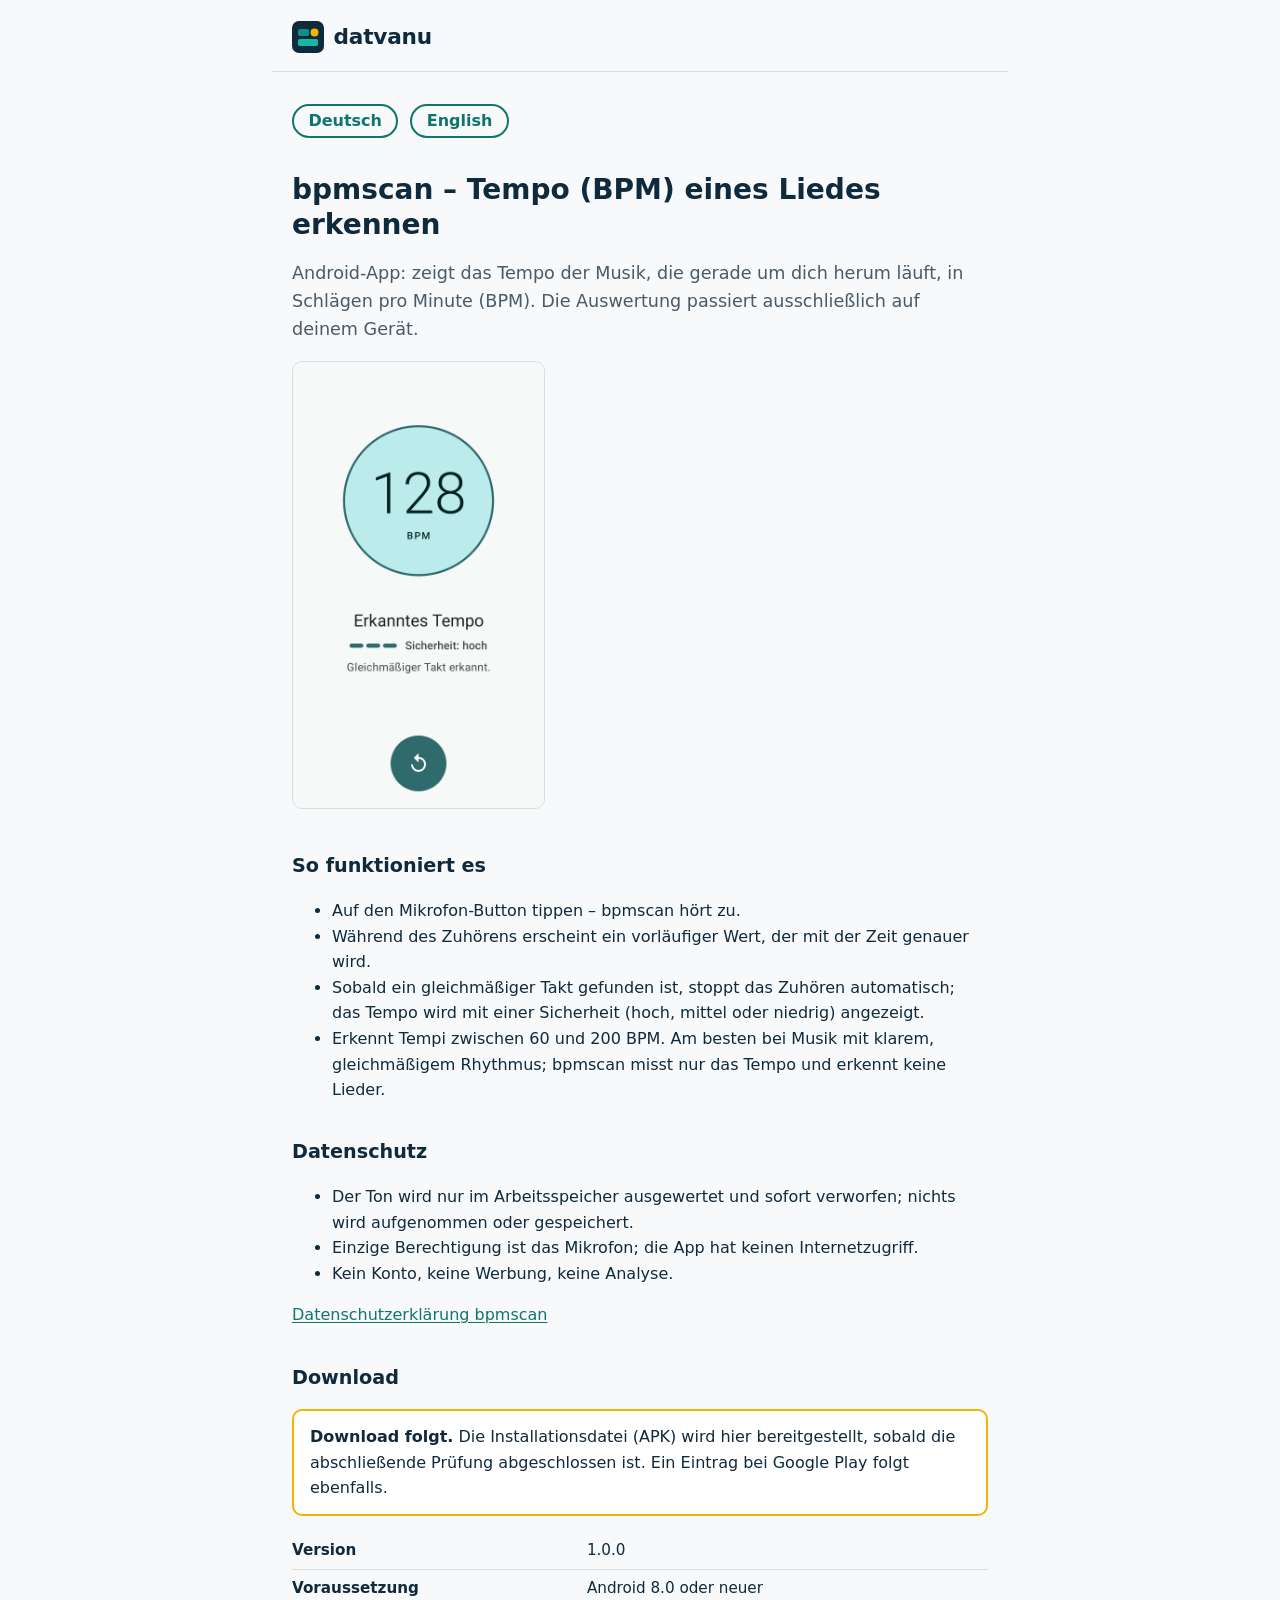
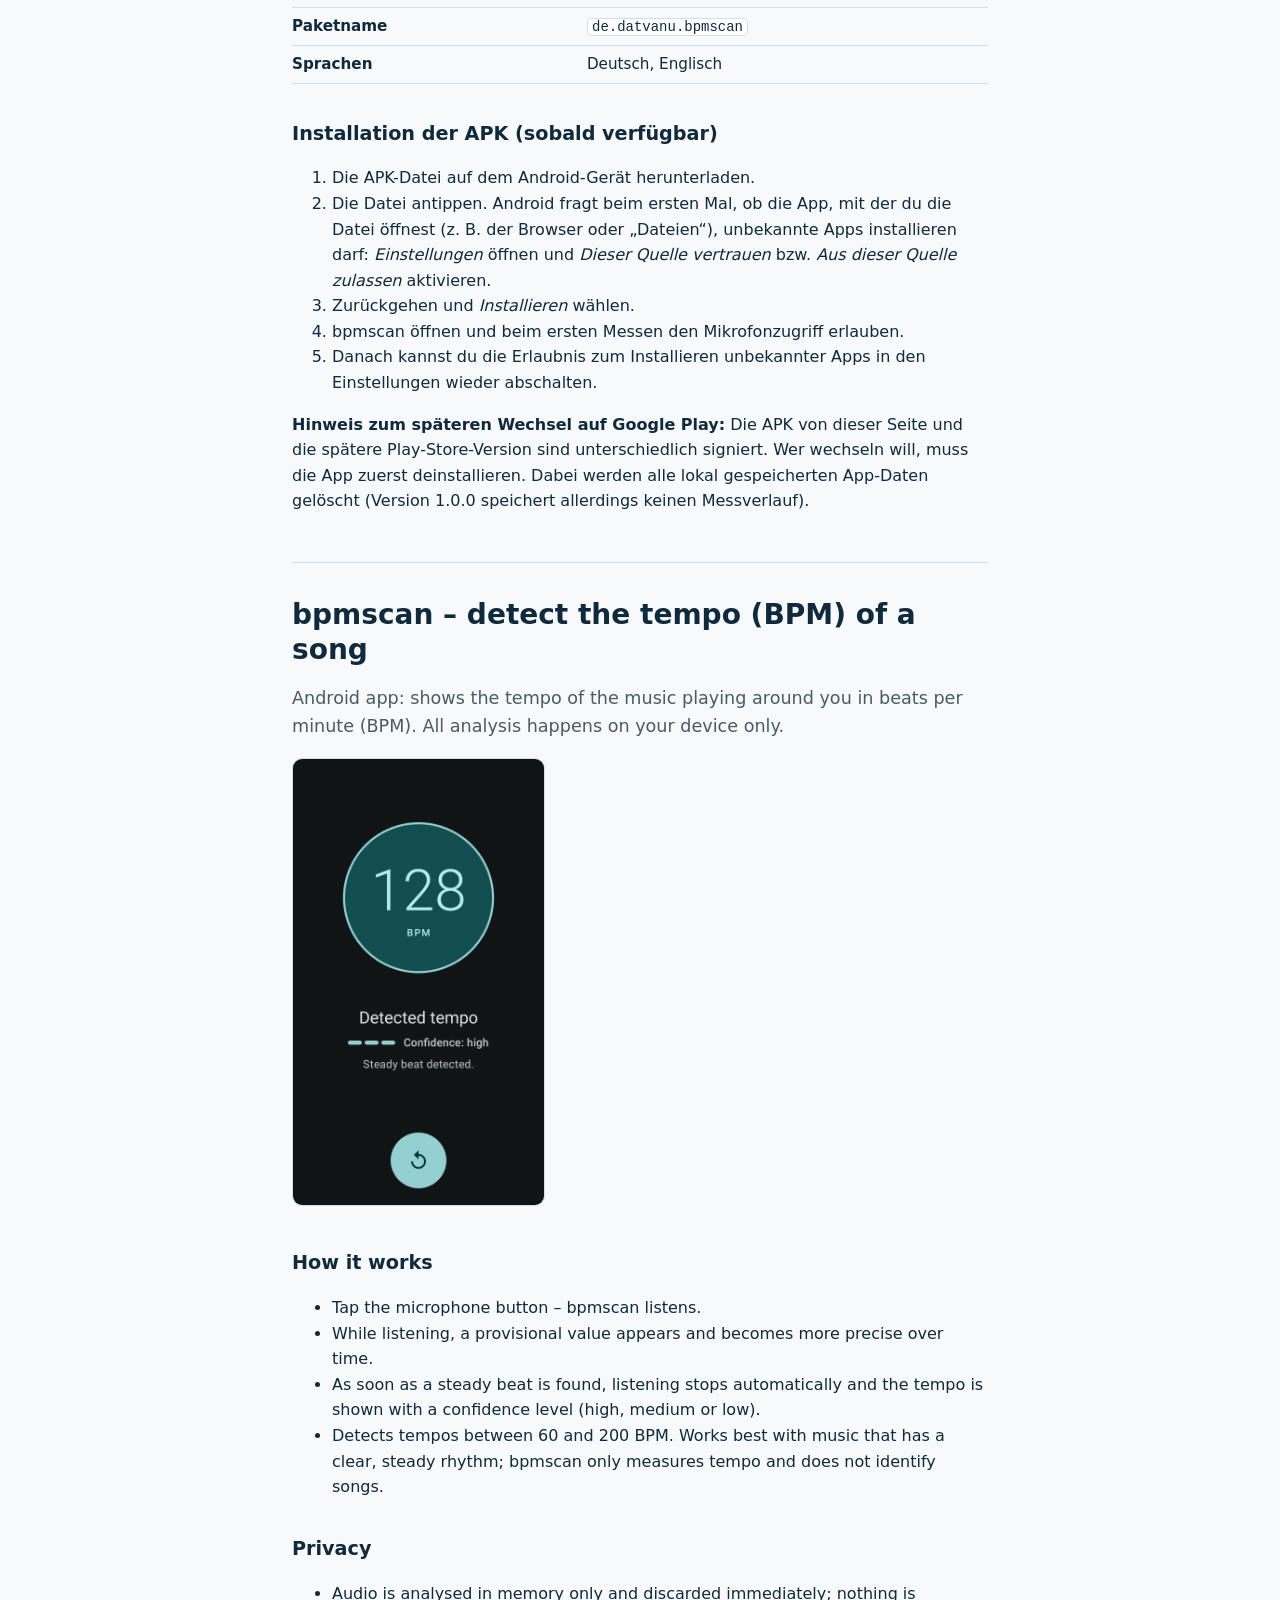
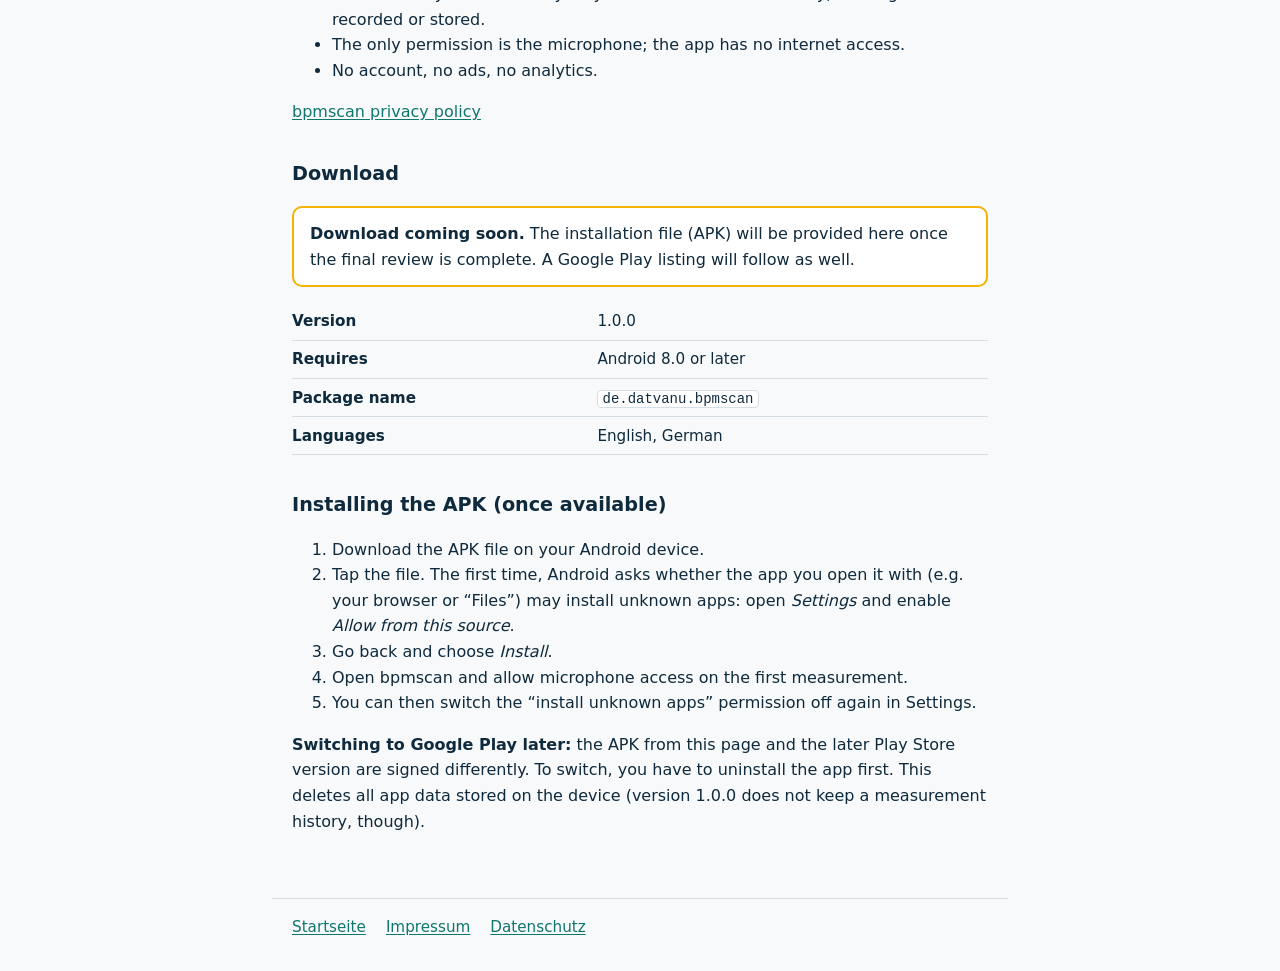
==== bpmscan/index.html @ a0a79923 "Produktseiten DE/EN, QR-Werkzeug /qr-serie/, LinkClean-ZIP (Quelle site-datvanu 43d7257)" ====
<!doctype html>
<html lang="de">
<head>
<meta charset="utf-8">
<meta name="viewport" content="width=device-width,initial-scale=1">
<title>bpmscan – Tempo (BPM) per Mikrofon erkennen</title>
<meta name="description" content="bpmscan: Android-App, die das Tempo (BPM) eines Liedes per Mikrofon erkennt – nur auf dem Gerät.">
<meta name="color-scheme" content="light dark">
<link rel="icon" href="../img/mark.svg" type="image/svg+xml">
<link rel="stylesheet" href="../style.css">
</head>
<body>
<a class="skip" href="#inhalt">Zum Inhalt springen</a>
<header class="site-header"><a class="brand" href="../"><img src="../img/mark.svg" alt="" width="32" height="32">datvanu</a></header>
<main id="inhalt" class="doc">
<nav><a href="#de" hreflang="de">Deutsch</a><a href="#en" hreflang="en">English</a></nav>
<section id="de" lang="de">
<h1>bpmscan – Tempo (BPM) eines Liedes erkennen</h1>
<p class="lead">Android-App: zeigt das Tempo der Musik, die gerade um dich herum läuft, in Schlägen pro Minute (BPM). Die Auswertung passiert ausschließlich auf deinem Gerät.</p>
<p class="shot"><img src="img/bpmscan-de.png" alt="bpmscan zeigt als Ergebnis 128 BPM mit hoher Sicherheit" width="1080" height="1920" loading="lazy"></p>
<h2>So funktioniert es</h2>
<ul><li>Auf den Mikrofon-Button tippen – bpmscan hört zu.</li><li>Während des Zuhörens erscheint ein vorläufiger Wert, der mit der Zeit genauer wird.</li><li>Sobald ein gleichmäßiger Takt gefunden ist, stoppt das Zuhören automatisch; das Tempo wird mit einer Sicherheit (hoch, mittel oder niedrig) angezeigt.</li><li>Erkennt Tempi zwischen 60 und 200 BPM. Am besten bei Musik mit klarem, gleichmäßigem Rhythmus; bpmscan misst nur das Tempo und erkennt keine Lieder.</li></ul>
<h2>Datenschutz</h2>
<ul><li>Der Ton wird nur im Arbeitsspeicher ausgewertet und sofort verworfen; nichts wird aufgenommen oder gespeichert.</li><li>Einzige Berechtigung ist das Mikrofon; die App hat keinen Internetzugriff.</li><li>Kein Konto, keine Werbung, keine Analyse.</li></ul>
<p><a href="datenschutz/">Datenschutzerklärung bpmscan</a></p>
<h2 id="download">Download</h2>
<p class="notice"><strong>Download folgt.</strong> Die Installationsdatei (APK) wird hier bereitgestellt, sobald die abschließende Prüfung abgeschlossen ist. Ein Eintrag bei Google Play folgt ebenfalls.</p>
<table><tr><th>Version</th><td>1.0.0</td></tr><tr><th>Voraussetzung</th><td>Android 8.0 oder neuer</td></tr><tr><th>Paketname</th><td><code>de.datvanu.bpmscan</code></td></tr><tr><th>Sprachen</th><td>Deutsch, Englisch</td></tr></table>
<h2>Installation der APK (sobald verfügbar)</h2>
<ol><li>Die APK-Datei auf dem Android-Gerät herunterladen.</li><li>Die Datei antippen. Android fragt beim ersten Mal, ob die App, mit der du die Datei öffnest (z. B. der Browser oder „Dateien“), unbekannte Apps installieren darf: <em>Einstellungen</em> öffnen und <em>Dieser Quelle vertrauen</em> bzw. <em>Aus dieser Quelle zulassen</em> aktivieren.</li><li>Zurückgehen und <em>Installieren</em> wählen.</li><li>bpmscan öffnen und beim ersten Messen den Mikrofonzugriff erlauben.</li><li>Danach kannst du die Erlaubnis zum Installieren unbekannter Apps in den Einstellungen wieder abschalten.</li></ol>
<p><strong>Hinweis zum späteren Wechsel auf Google Play:</strong> Die APK von dieser Seite und die spätere Play-Store-Version sind unterschiedlich signiert. Wer wechseln will, muss die App zuerst deinstallieren. Dabei werden alle lokal gespeicherten App-Daten gelöscht (Version 1.0.0 speichert allerdings keinen Messverlauf).</p>
</section>
<section id="en" lang="en">
<h1>bpmscan – detect the tempo (BPM) of a song</h1>
<p class="lead">Android app: shows the tempo of the music playing around you in beats per minute (BPM). All analysis happens on your device only.</p>
<p class="shot"><img src="img/bpmscan-en.png" alt="bpmscan showing a result of 128 BPM in dark mode" width="1080" height="1920" loading="lazy"></p>
<h2>How it works</h2>
<ul><li>Tap the microphone button – bpmscan listens.</li><li>While listening, a provisional value appears and becomes more precise over time.</li><li>As soon as a steady beat is found, listening stops automatically and the tempo is shown with a confidence level (high, medium or low).</li><li>Detects tempos between 60 and 200 BPM. Works best with music that has a clear, steady rhythm; bpmscan only measures tempo and does not identify songs.</li></ul>
<h2>Privacy</h2>
<ul><li>Audio is analysed in memory only and discarded immediately; nothing is recorded or stored.</li><li>The only permission is the microphone; the app has no internet access.</li><li>No account, no ads, no analytics.</li></ul>
<p><a href="datenschutz/#en" hreflang="en">bpmscan privacy policy</a></p>
<h2>Download</h2>
<p class="notice"><strong>Download coming soon.</strong> The installation file (APK) will be provided here once the final review is complete. A Google Play listing will follow as well.</p>
<table><tr><th>Version</th><td>1.0.0</td></tr><tr><th>Requires</th><td>Android 8.0 or later</td></tr><tr><th>Package name</th><td><code>de.datvanu.bpmscan</code></td></tr><tr><th>Languages</th><td>English, German</td></tr></table>
<h2>Installing the APK (once available)</h2>
<ol><li>Download the APK file on your Android device.</li><li>Tap the file. The first time, Android asks whether the app you open it with (e.g. your browser or “Files”) may install unknown apps: open <em>Settings</em> and enable <em>Allow from this source</em>.</li><li>Go back and choose <em>Install</em>.</li><li>Open bpmscan and allow microphone access on the first measurement.</li><li>You can then switch the “install unknown apps” permission off again in Settings.</li></ol>
<p><strong>Switching to Google Play later:</strong> the APK from this page and the later Play Store version are signed differently. To switch, you have to uninstall the app first. This deletes all app data stored on the device (version 1.0.0 does not keep a measurement history, though).</p>
</section>
</main>
<footer class="site-footer"><nav aria-label="Rechtliches"><ul><li><a href="../">Startseite</a></li><li><a href="../impressum/">Impressum</a></li><li><a href="../datenschutz/">Datenschutz</a></li></ul></nav></footer>
</body>
</html>
---- style.css ----
/* datvanu – site styles. Light/Dark via prefers-color-scheme, WCAG-AA contrast, visible focus. */
:root{color-scheme:light dark;--bg:#F7F9FA;--fg:#0F2A3D;--muted:#4A5A67;--line:#D5DEE5;--link:#0F766E;--card:#FFFFFF;--mark:#FFE08A;--mark-fg:#0F2A3D;--focus:#F5B301}
@media (prefers-color-scheme:dark){:root{--bg:#0B1F2D;--fg:#F7F9FA;--muted:#B8C7D3;--line:#24445A;--link:#5EEAD4;--card:#12293A;--mark:#FFE08A;--mark-fg:#0F2A3D}}
*{box-sizing:border-box}
html{font-size:100%}
body{margin:0;background:var(--bg);color:var(--fg);font:1rem/1.6 Inter,system-ui,-apple-system,"Segoe UI",Roboto,sans-serif}
a{color:var(--link);text-underline-offset:.15em}
a:focus-visible,button:focus-visible{outline:3px solid var(--focus);outline-offset:2px;border-radius:4px}
.skip{position:absolute;left:-999px;top:0;background:var(--card);color:var(--fg);padding:8px 12px;z-index:10}
.skip:focus{left:8px;top:8px}
.site-header,.site-footer,main{max-width:46rem;margin:0 auto;padding:0 1.25rem}
.site-header{display:flex;align-items:center;justify-content:space-between;padding-top:1.25rem;padding-bottom:1rem;border-bottom:1px solid var(--line)}
.brand{display:inline-flex;align-items:center;gap:.6rem;color:var(--fg);font-weight:700;font-size:1.35rem;text-decoration:none;letter-spacing:-.01em}
.brand img{width:2rem;height:2rem}
main{padding-top:1.5rem;padding-bottom:3rem}
h1{font-size:1.75rem;line-height:1.25;margin:1.2em 0 .6em}
h2{font-size:1.2rem;margin-top:1.8em}
p,li{max-width:70ch}
code{background:var(--card);border:1px solid var(--line);padding:0 .3em;border-radius:4px;font-size:.92em}
mark{background:var(--mark);color:var(--mark-fg);padding:0 .2em}
.lead{font-size:1.1rem;color:var(--muted)}
.products{list-style:none;padding:0;display:grid;gap:1rem}
.products li{background:var(--card);border:1px solid var(--line);border-radius:12px;padding:1rem 1.2rem}
.products h3{margin:0 0 .25rem;font-size:1.15rem}
.products p{margin:.25rem 0}
.tag{display:inline-block;font-size:.85rem;color:var(--muted);border:1px solid var(--line);border-radius:999px;padding:0 .6em}
.notice{border:2px solid var(--focus);background:var(--card);border-radius:10px;padding:.8rem 1rem}
/* imported legal documents keep their own markup; only styled here */
.doc nav{display:flex;gap:.75rem;flex-wrap:wrap;margin:.5rem 0 0}
.doc nav a{font-weight:600;text-decoration:none;border:2px solid var(--link);border-radius:999px;padding:.15rem .9rem}
.doc section+section{border-top:1px solid var(--line);margin-top:3rem}
.doc footer{color:var(--muted);font-size:.9rem;margin-top:3rem}
.doc table{border-collapse:collapse;width:100%;font-size:.95rem;margin:.75rem 0}
.doc th,.doc td{text-align:left;vertical-align:top;border-bottom:1px solid var(--line);padding:.4rem .6rem .4rem 0}
.site-footer{border-top:1px solid var(--line);padding-top:1rem;padding-bottom:2rem;color:var(--muted);font-size:.95rem}
.site-footer ul{list-style:none;padding:0;margin:0;display:flex;gap:1.25rem;flex-wrap:wrap}
@media (prefers-reduced-motion:reduce){*{scroll-behavior:auto!important}}
/* product pages */
.products h3 a{color:var(--fg)}
.shot img{max-width:100%;height:auto;max-height:28rem;width:auto;border:1px solid var(--line);border-radius:10px}
.hash{word-break:break-all}
.notice+.lead{margin-top:1rem}
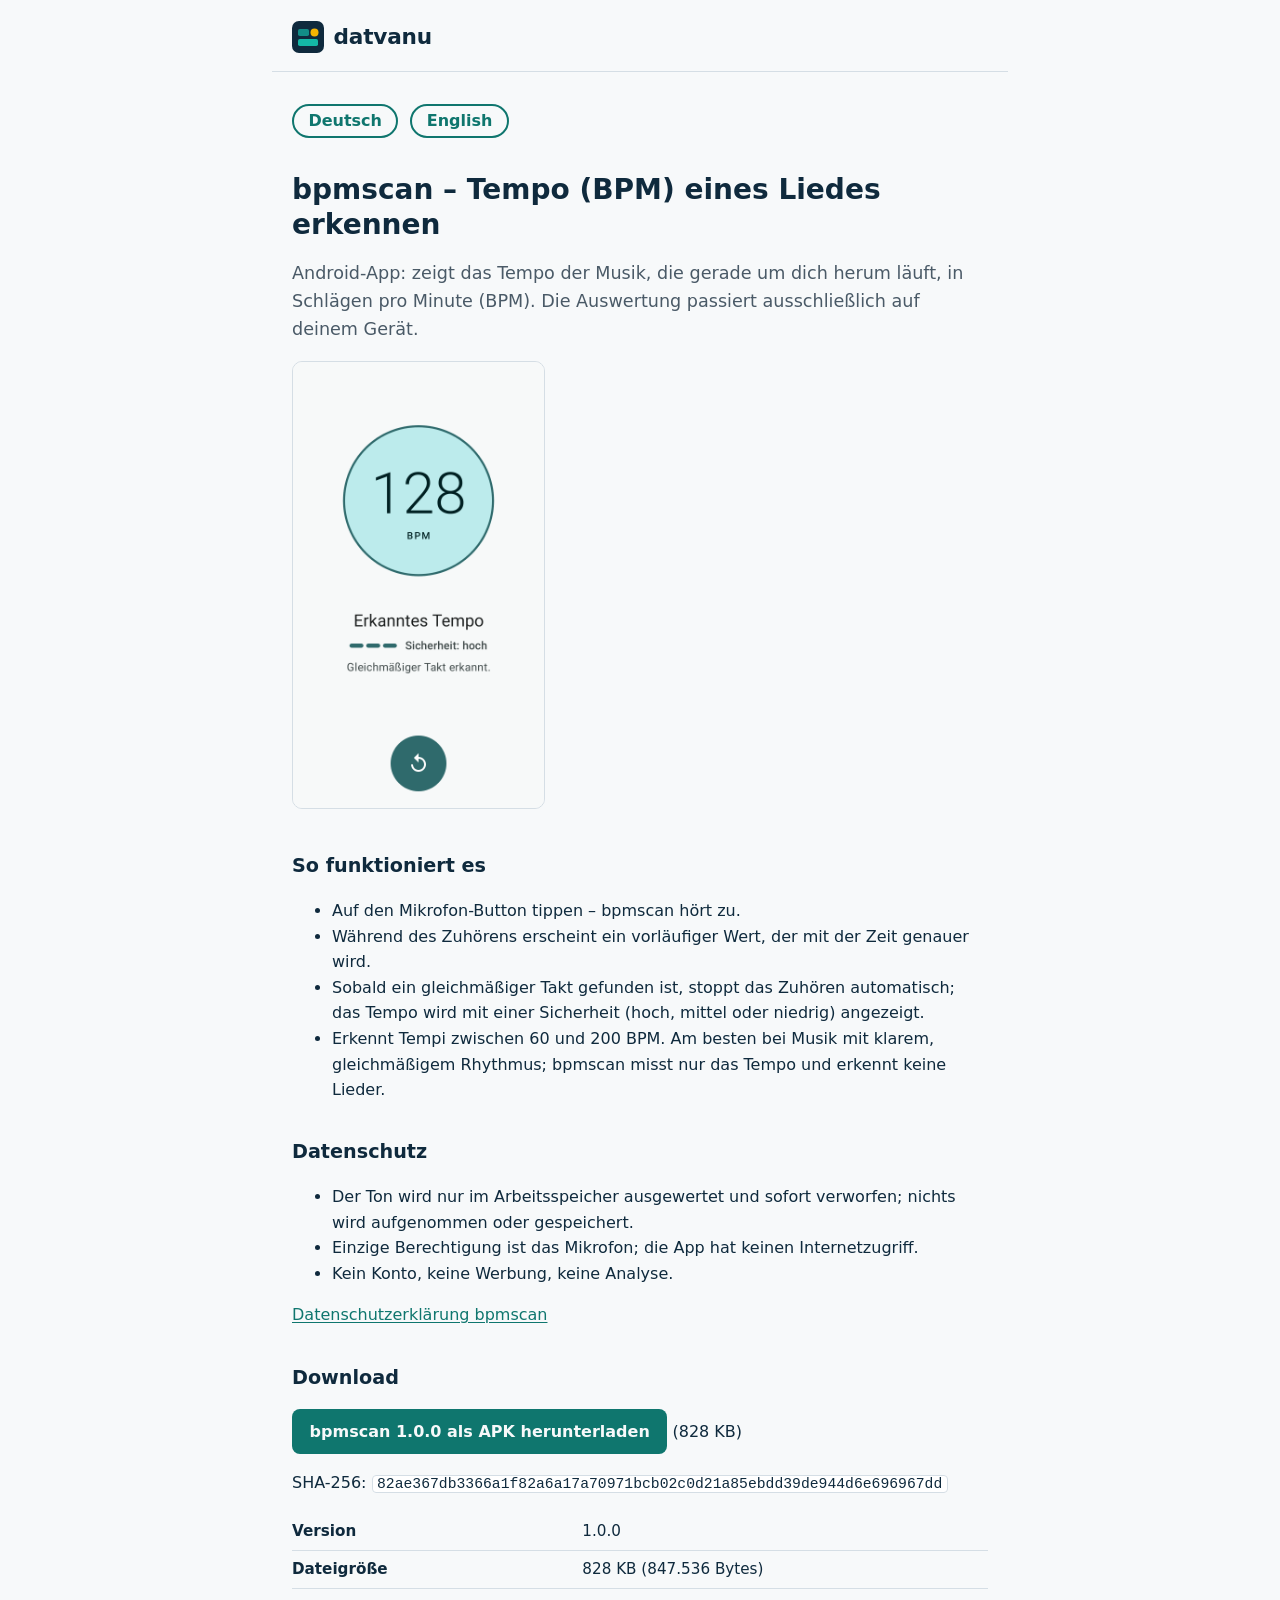
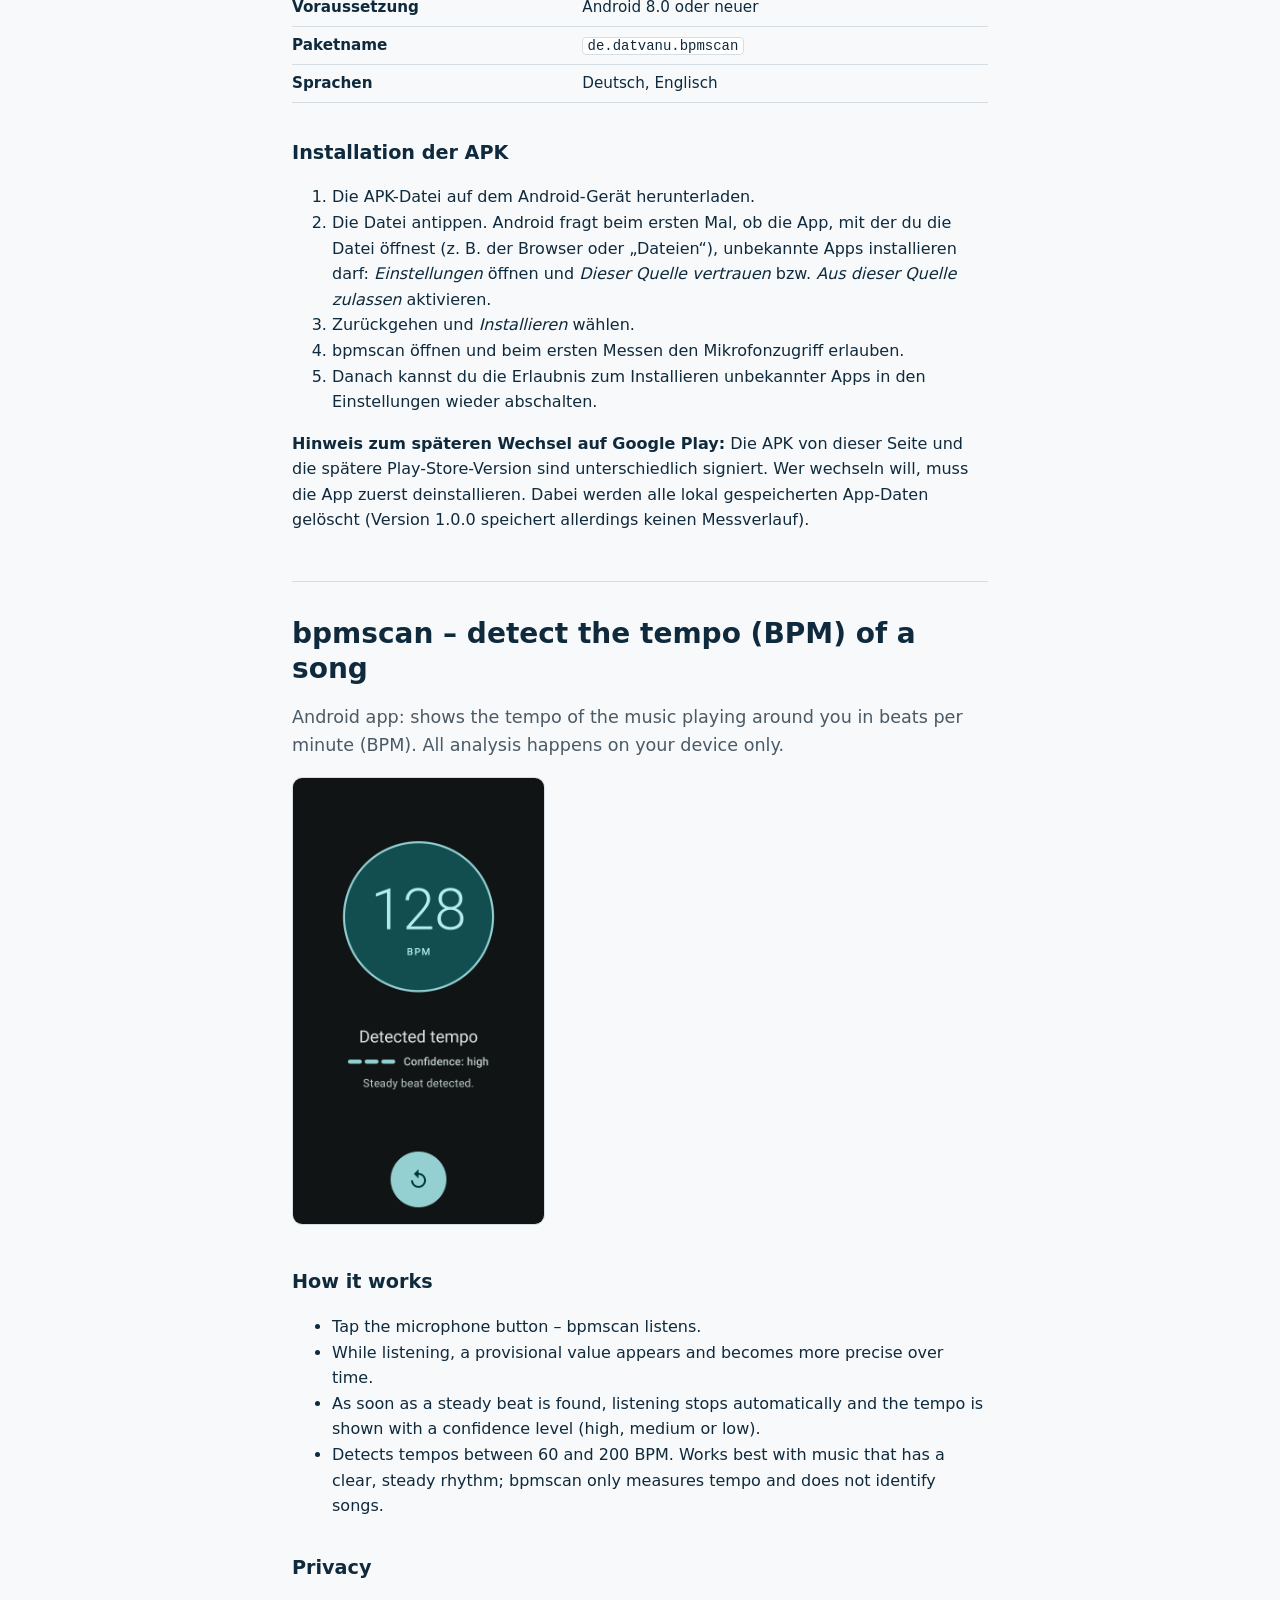
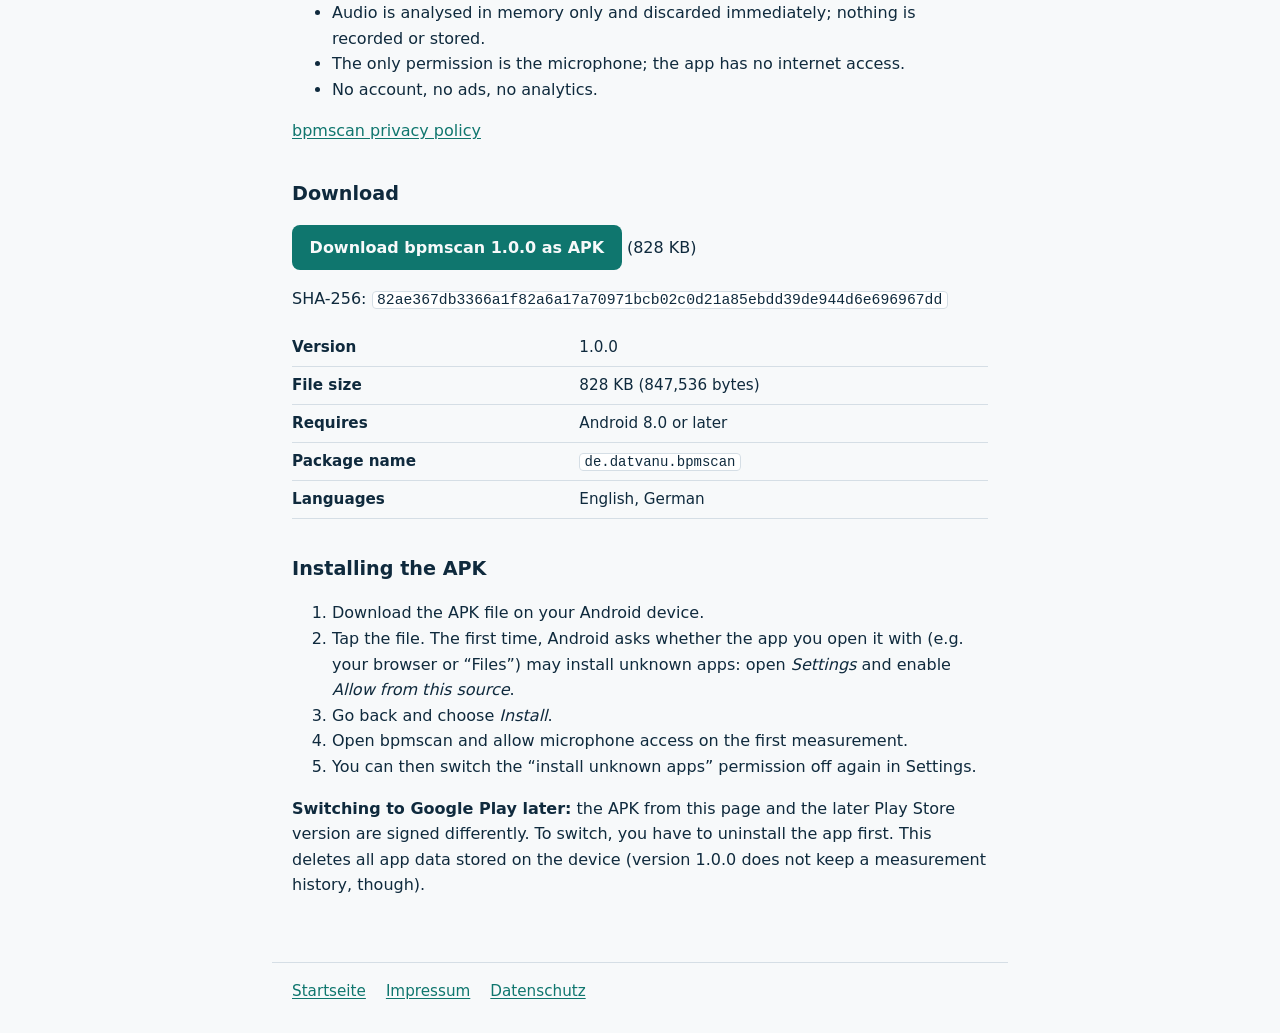
==== commit c73b77ea: "bpmscan APK 1.0.0 zum Download (Quelle site-datvanu 9764758)" ====
--- a/bpmscan/index.html
+++ b/bpmscan/index.html
@@ -24,9 +24,10 @@
 <ul><li>Der Ton wird nur im Arbeitsspeicher ausgewertet und sofort verworfen; nichts wird aufgenommen oder gespeichert.</li><li>Einzige Berechtigung ist das Mikrofon; die App hat keinen Internetzugriff.</li><li>Kein Konto, keine Werbung, keine Analyse.</li></ul>
 <p><a href="datenschutz/">Datenschutzerklärung bpmscan</a></p>
 <h2 id="download">Download</h2>
-<p class="notice"><strong>Download folgt.</strong> Die Installationsdatei (APK) wird hier bereitgestellt, sobald die abschließende Prüfung abgeschlossen ist. Ein Eintrag bei Google Play folgt ebenfalls.</p>
-<table><tr><th>Version</th><td>1.0.0</td></tr><tr><th>Voraussetzung</th><td>Android 8.0 oder neuer</td></tr><tr><th>Paketname</th><td><code>de.datvanu.bpmscan</code></td></tr><tr><th>Sprachen</th><td>Deutsch, Englisch</td></tr></table>
-<h2>Installation der APK (sobald verfügbar)</h2>
+<p><a class="button" href="bpmscan-1.0.0.apk" download type="application/vnd.android.package-archive">bpmscan 1.0.0 als APK herunterladen</a> (828 KB)</p>
+<p>SHA-256: <code class="hash">82ae367db3366a1f82a6a17a70971bcb02c0d21a85ebdd39de944d6e696967dd</code></p>
+<table><tr><th>Version</th><td>1.0.0</td></tr><tr><th>Dateigröße</th><td>828 KB (847.536 Bytes)</td></tr><tr><th>Voraussetzung</th><td>Android 8.0 oder neuer</td></tr><tr><th>Paketname</th><td><code>de.datvanu.bpmscan</code></td></tr><tr><th>Sprachen</th><td>Deutsch, Englisch</td></tr></table>
+<h2>Installation der APK</h2>
 <ol><li>Die APK-Datei auf dem Android-Gerät herunterladen.</li><li>Die Datei antippen. Android fragt beim ersten Mal, ob die App, mit der du die Datei öffnest (z. B. der Browser oder „Dateien“), unbekannte Apps installieren darf: <em>Einstellungen</em> öffnen und <em>Dieser Quelle vertrauen</em> bzw. <em>Aus dieser Quelle zulassen</em> aktivieren.</li><li>Zurückgehen und <em>Installieren</em> wählen.</li><li>bpmscan öffnen und beim ersten Messen den Mikrofonzugriff erlauben.</li><li>Danach kannst du die Erlaubnis zum Installieren unbekannter Apps in den Einstellungen wieder abschalten.</li></ol>
 <p><strong>Hinweis zum späteren Wechsel auf Google Play:</strong> Die APK von dieser Seite und die spätere Play-Store-Version sind unterschiedlich signiert. Wer wechseln will, muss die App zuerst deinstallieren. Dabei werden alle lokal gespeicherten App-Daten gelöscht (Version 1.0.0 speichert allerdings keinen Messverlauf).</p>
 </section>
@@ -40,9 +41,10 @@
 <ul><li>Audio is analysed in memory only and discarded immediately; nothing is recorded or stored.</li><li>The only permission is the microphone; the app has no internet access.</li><li>No account, no ads, no analytics.</li></ul>
 <p><a href="datenschutz/#en" hreflang="en">bpmscan privacy policy</a></p>
 <h2>Download</h2>
-<p class="notice"><strong>Download coming soon.</strong> The installation file (APK) will be provided here once the final review is complete. A Google Play listing will follow as well.</p>
-<table><tr><th>Version</th><td>1.0.0</td></tr><tr><th>Requires</th><td>Android 8.0 or later</td></tr><tr><th>Package name</th><td><code>de.datvanu.bpmscan</code></td></tr><tr><th>Languages</th><td>English, German</td></tr></table>
-<h2>Installing the APK (once available)</h2>
+<p><a class="button" href="bpmscan-1.0.0.apk" download type="application/vnd.android.package-archive">Download bpmscan 1.0.0 as APK</a> (828 KB)</p>
+<p>SHA-256: <code class="hash">82ae367db3366a1f82a6a17a70971bcb02c0d21a85ebdd39de944d6e696967dd</code></p>
+<table><tr><th>Version</th><td>1.0.0</td></tr><tr><th>File size</th><td>828 KB (847,536 bytes)</td></tr><tr><th>Requires</th><td>Android 8.0 or later</td></tr><tr><th>Package name</th><td><code>de.datvanu.bpmscan</code></td></tr><tr><th>Languages</th><td>English, German</td></tr></table>
+<h2>Installing the APK</h2>
 <ol><li>Download the APK file on your Android device.</li><li>Tap the file. The first time, Android asks whether the app you open it with (e.g. your browser or “Files”) may install unknown apps: open <em>Settings</em> and enable <em>Allow from this source</em>.</li><li>Go back and choose <em>Install</em>.</li><li>Open bpmscan and allow microphone access on the first measurement.</li><li>You can then switch the “install unknown apps” permission off again in Settings.</li></ol>
 <p><strong>Switching to Google Play later:</strong> the APK from this page and the later Play Store version are signed differently. To switch, you have to uninstall the app first. This deletes all app data stored on the device (version 1.0.0 does not keep a measurement history, though).</p>
 </section>
--- a/style.css
+++ b/style.css
@@ -40,3 +40,5 @@
 .shot img{max-width:100%;height:auto;max-height:28rem;width:auto;border:1px solid var(--line);border-radius:10px}
 .hash{word-break:break-all}
 .notice+.lead{margin-top:1rem}
+.button{display:inline-block;background:var(--link);color:var(--bg);font-weight:600;padding:.6em 1.1em;border-radius:8px;text-decoration:none}
+.button:hover{filter:brightness(1.08)}
